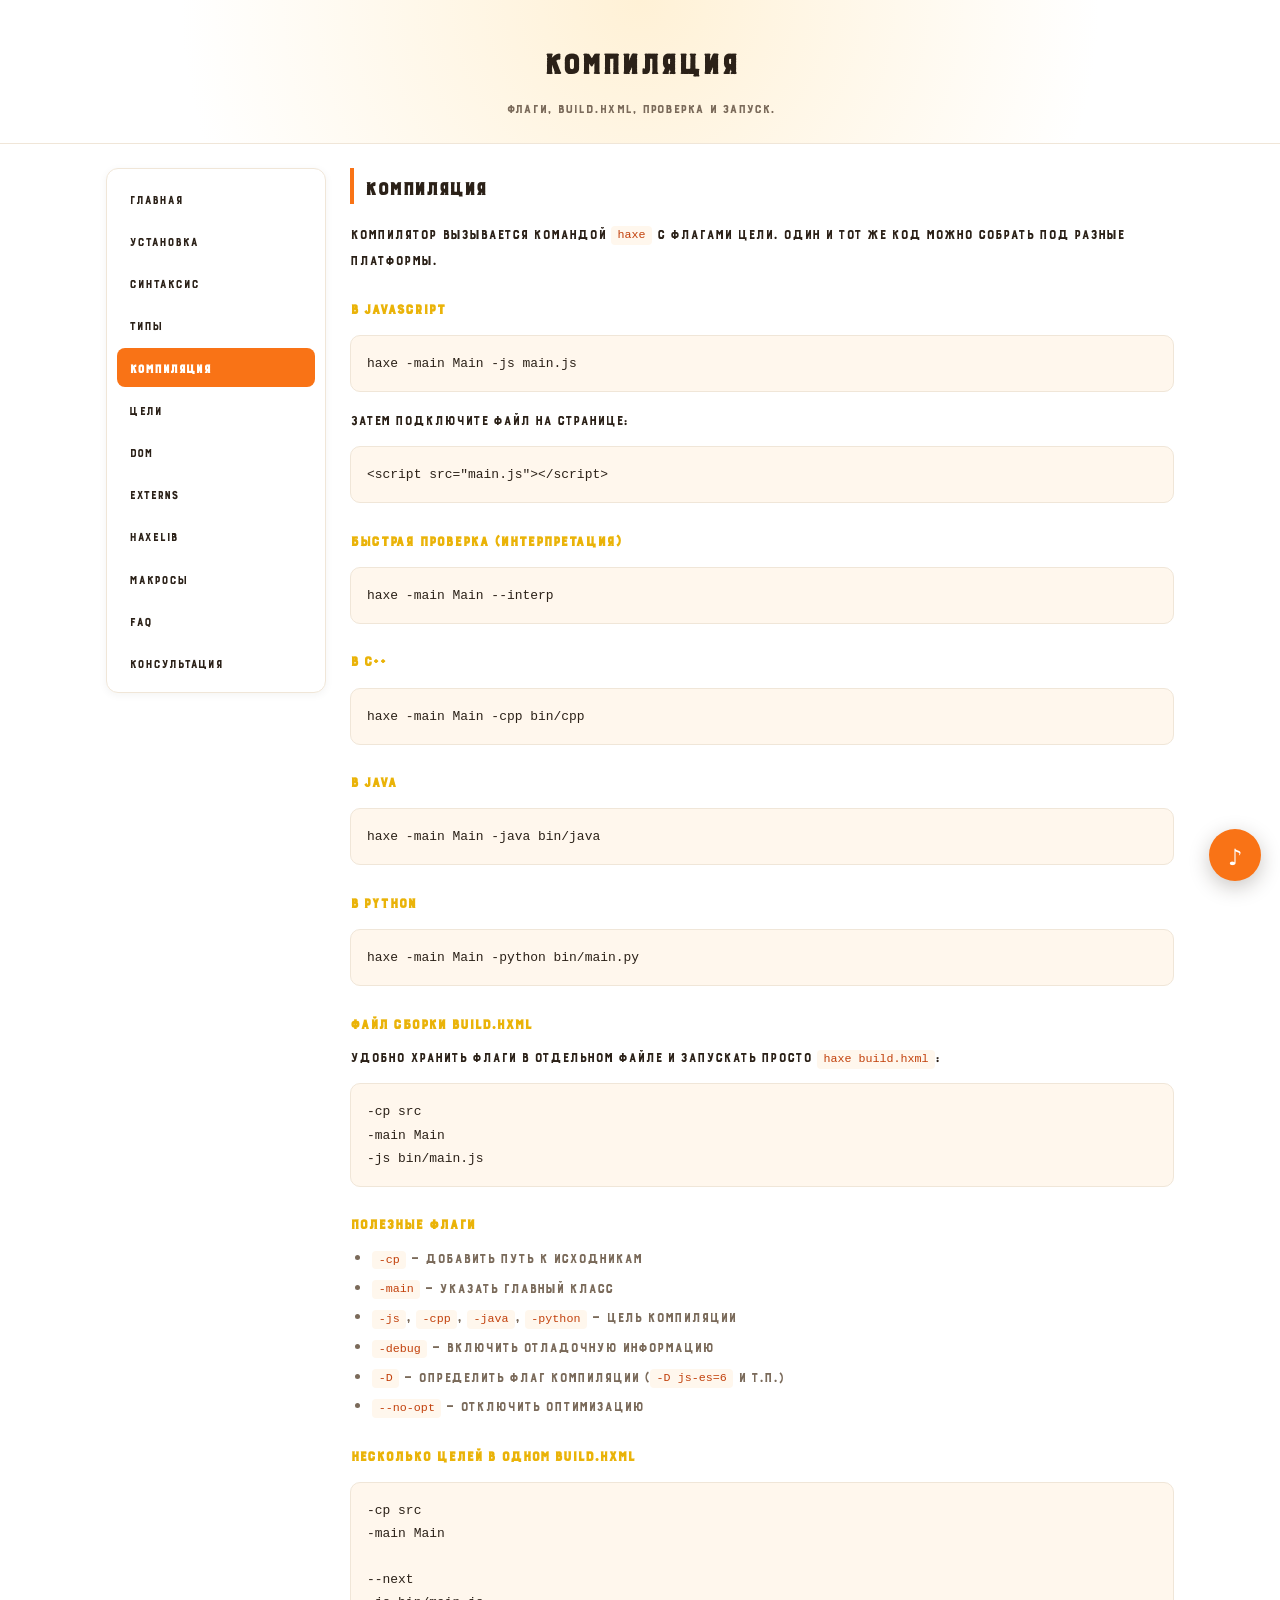
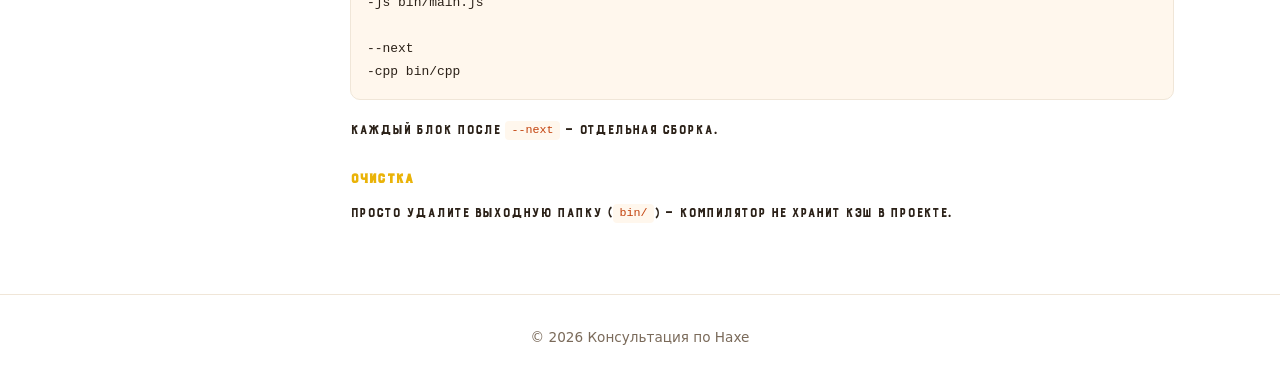
==== compile.html @ dae1b56e "Add files via upload" ====
<!DOCTYPE html>
<html lang="ru">
<head>
<meta charset="utf-8">
<meta name="viewport" content="width=device-width, initial-scale=1">
<title>Компиляция — Haxe</title>
<link rel="stylesheet" href="font.css">
<link rel="stylesheet" href="style.css">
</head>
<body>
<header><h1>Компиляция</h1><p>Флаги, build.hxml, проверка и запуск.</p></header>
<div class="layout">
<nav class="tabs">
<a href="index.html">Главная</a><a href="install.html">Установка</a><a href="syntax.html">Синтаксис</a><a href="types.html">Типы</a><a href="compile.html" class="active">Компиляция</a><a href="targets.html">Цели</a><a href="dom.html">DOM</a><a href="externs.html">Externs</a><a href="haxelib.html">Haxelib</a><a href="macros.html">Макросы</a><a href="faq.html">FAQ</a><a href="contact.html">Консультация</a>
</nav>
<main>
<h2>Компиляция</h2>
<p>Компилятор вызывается командой <code>haxe</code> с флагами цели. Один и тот же код можно собрать под разные платформы.</p>
<h3>В JavaScript</h3>
<pre><code>haxe -main Main -js main.js</code></pre>
<p>Затем подключите файл на странице:</p>
<pre><code>&lt;script src="main.js"&gt;&lt;/script&gt;</code></pre>
<h3>Быстрая проверка (интерпретация)</h3>
<pre><code>haxe -main Main --interp</code></pre>
<h3>В C++</h3>
<pre><code>haxe -main Main -cpp bin/cpp</code></pre>
<h3>В Java</h3>
<pre><code>haxe -main Main -java bin/java</code></pre>
<h3>В Python</h3>
<pre><code>haxe -main Main -python bin/main.py</code></pre>
<h3>Файл сборки build.hxml</h3>
<p>Удобно хранить флаги в отдельном файле и запускать просто <code>haxe build.hxml</code>:</p>
<pre><code>-cp src
-main Main
-js bin/main.js</code></pre>
<h3>Полезные флаги</h3>
<ul>
<li><code>-cp</code> — добавить путь к исходникам</li>
<li><code>-main</code> — указать главный класс</li>
<li><code>-js</code>, <code>-cpp</code>, <code>-java</code>, <code>-python</code> — цель компиляции</li>
<li><code>-debug</code> — включить отладочную информацию</li>
<li><code>-D</code> — определить флаг компиляции (<code>-D js-es=6</code> и т.п.)</li>
<li><code>--no-opt</code> — отключить оптимизацию</li>
</ul>
<h3>Несколько целей в одном build.hxml</h3>
<pre><code>-cp src
-main Main

--next
-js bin/main.js

--next
-cpp bin/cpp</code></pre>
<p>Каждый блок после <code>--next</code> — отдельная сборка.</p>
<h3>Очистка</h3>
<p>Просто удалите выходную папку (<code>bin/</code>) — компилятор не хранит кэш в проекте.</p>
</main>
</div>
<footer>© 2026 Консультация по Haxe</footer>
<audio id="bg-music" loop></audio><button id="music-btn">♪</button>
<div id="music-menu"><div class="now-label">Сейчас играет</div><h4 id="now-title">—</h4><ul class="track-list" id="track-list"></ul><div class="seek-label"><span id="seek-current">0:00</span><span id="seek-total">0:00</span></div><input type="range" id="seek" min="0" max="100" value="0" step="0.1"><div class="menu-hint">Зажмите кнопку — меню</div></div>
<script src="script.js"></script>
</body>
</html>
---- font.css ----
@font-face {
    font-family: 'CustomFont';
    src: url('fonts/vcr.ttf') format('truetype');
    font-weight: 400;
}

body, button, input, a, p, h1, h2, h3, h4, h5, h6, span, div, li, .logo, .card-label, .nav-links {
    font-family: 'CustomFont', 'Inter', system-ui, sans-serif;
}
---- style.css ----
:root {
  --bg: #ffffff;
  --card: #ffffff;
  --text: #2b2118;
  --muted: #7a6a5a;
  --accent: #f97316;
  --accent2: #eab308;
  --border: #f0e6d8;
  --code-bg: #fff7ed;
}
* { box-sizing: border-box; }
body {
  margin: 0;
  font-family: system-ui, -apple-system, "Segoe UI", Roboto, sans-serif;
  background: var(--bg);
  color: var(--text);
  line-height: 1.6;
}
header {
  padding: 2rem 1rem 1.5rem;
  text-align: center;
  background: radial-gradient(circle at 50% 0%, #fff1d6, #ffffff 70%);
  border-bottom: 1px solid var(--border);
}
header h1 { margin: 0 0 .4rem; font-size: clamp(1.4rem, 3.5vw, 2.2rem); }
header p { color: var(--muted); max-width: 680px; margin: 0 auto; font-size: .95rem; }
.badge {
  display: inline-block;
  margin-top: .7rem;
  padding: .25rem .8rem;
  border-radius: 999px;
  background: rgba(249,115,22,.12);
  color: var(--accent);
  font-size: .85rem;
  font-weight: 600;
}
.layout {
  display: grid;
  grid-template-columns: 220px 1fr;
  gap: 1.5rem;
  max-width: 1100px;
  margin: 0 auto;
  padding: 1.5rem 1rem 4rem;
  align-items: start;
}
@media (max-width: 760px) {
  .layout { grid-template-columns: 1fr; gap: .8rem; }
}
nav.tabs {
  position: sticky;
  top: 1rem;
  display: flex;
  flex-direction: column;
  gap: .2rem;
  background: var(--card);
  border: 1px solid var(--border);
  border-radius: 12px;
  padding: .6rem;
  box-shadow: 0 2px 8px rgba(43,33,24,.05);
}
nav.tabs a {
  text-decoration: none;
  color: var(--text);
  padding: .5rem .75rem;
  border-radius: 8px;
  font-size: .9rem;
  transition: .15s;
}
nav.tabs a:hover { background: var(--code-bg); }
nav.tabs a.active {
  background: var(--accent);
  color: #fff;
  font-weight: 600;
}
@media (max-width: 760px) {
  nav.tabs {
    position: static;
    flex-direction: row;
    overflow-x: auto;
    padding: .4rem;
  }
  nav.tabs a { white-space: nowrap; flex: 0 0 auto; }
}
main h2 {
  font-size: 1.4rem;
  border-left: 4px solid var(--accent);
  padding-left: .7rem;
  margin: 0 0 1rem;
}
main h3 { margin: 1.4rem 0 .5rem; font-size: 1.05rem; color: var(--accent2); }
main p { margin: .4rem 0; }
main ul, main ol { margin: .4rem 0 .8rem; padding-left: 1.4rem; color: var(--muted); }
main li { margin: .25rem 0; }
.card {
  background: var(--card);
  border: 1px solid var(--border);
  border-radius: 12px;
  padding: 1.2rem;
  box-shadow: 0 2px 8px rgba(43,33,24,.06);
  margin-bottom: 1rem;
}
.grid { display: grid; gap: 1rem; grid-template-columns: repeat(auto-fit, minmax(220px, 1fr)); }
details {
  background: var(--card);
  border: 1px solid var(--border);
  border-radius: 10px;
  padding: .9rem 1.1rem;
  margin-bottom: .8rem;
  box-shadow: 0 2px 8px rgba(43,33,24,.05);
}
details summary { cursor: pointer; font-weight: 600; color: var(--text); }
details[open] summary { color: var(--accent); margin-bottom: .6rem; }
details p { margin: .4rem 0 0; color: var(--muted); font-size: .95rem; }
code {
  background: var(--code-bg);
  color: #c2410c;
  padding: .15rem .4rem;
  border-radius: 4px;
  font-size: .9em;
}
pre {
  background: var(--code-bg);
  border: 1px solid var(--border);
  border-radius: 10px;
  padding: 1rem;
  overflow-x: auto;
  font-size: .9rem;
}
pre code { background: none; padding: 0; color: var(--text); }
form { display: grid; gap: .8rem; }
input, textarea, button {
  font: inherit;
  padding: .7rem .9rem;
  border-radius: 8px;
  border: 1px solid var(--border);
  background: var(--card);
  color: var(--text);
}
input:focus, textarea:focus { outline: 2px solid var(--accent); outline-offset: 1px; }
textarea { resize: vertical; min-height: 120px; }
form button {
  background: var(--accent);
  border: none;
  color: #fff;
  font-weight: 600;
  cursor: pointer;
}
form button:hover { filter: brightness(1.08); }
.msg { color: #b45309; font-size: .9rem; min-height: 1.2em; }
footer {
  text-align: center;
  color: var(--muted);
  font-size: .85rem;
  padding: 2rem 1rem;
  border-top: 1px solid var(--border);
}
#music-btn {
  position: fixed;
  bottom: 1.2rem;
  right: 1.2rem;
  width: 52px;
  height: 52px;
  border-radius: 50%;
  background: var(--accent);
  color: #fff;
  border: none;
  font-size: 1.4rem;
  cursor: pointer;
  box-shadow: 0 6px 20px rgba(43,33,24,.25);
  z-index: 10;
  user-select: none;
  touch-action: manipulation;
}
#music-btn.playing { background: var(--accent2); color: #2b2118; }
#music-btn.holding { box-shadow: 0 0 0 4px rgba(249,115,22,.35), 0 6px 20px rgba(43,33,24,.25); }
#music-menu {
  position: fixed;
  z-index: 20;
  width: 300px;
  max-width: calc(100vw - 24px);
  background: #fff;
  border: 1px solid var(--border);
  border-radius: 12px;
  box-shadow: 0 12px 36px rgba(43,33,24,.22);
  padding: .9rem;
  display: none;
}
#music-menu.open { display: block; }
#music-menu h4 { margin: 0 0 .2rem; font-size: .95rem; color: var(--accent); white-space: nowrap; overflow: hidden; text-overflow: ellipsis; }
#music-menu .now-label { font-size: .75rem; color: var(--muted); text-transform: uppercase; letter-spacing: .04em; margin-bottom: .6rem; }
#music-menu .track-list { list-style: none; margin: 0 0 .7rem; padding: 0; max-height: 130px; overflow-y: auto; }
#music-menu .track-list li { padding: .4rem .5rem; border-radius: 6px; font-size: .9rem; cursor: pointer; }
#music-menu .track-list li:hover { background: var(--code-bg); }
#music-menu .track-list li.active { background: rgba(249,115,22,.12); color: var(--accent); font-weight: 600; }
#music-menu .seek-label { display: flex; justify-content: space-between; font-size: .8rem; color: var(--muted); margin-bottom: .3rem; }
#music-menu input[type="range"] { width: 100%; padding: 0; border: none; background: none; accent-color: var(--accent); cursor: pointer; }
#music-menu .menu-hint { margin-top: .6rem; font-size: .75rem; color: var(--muted); text-align: center; }
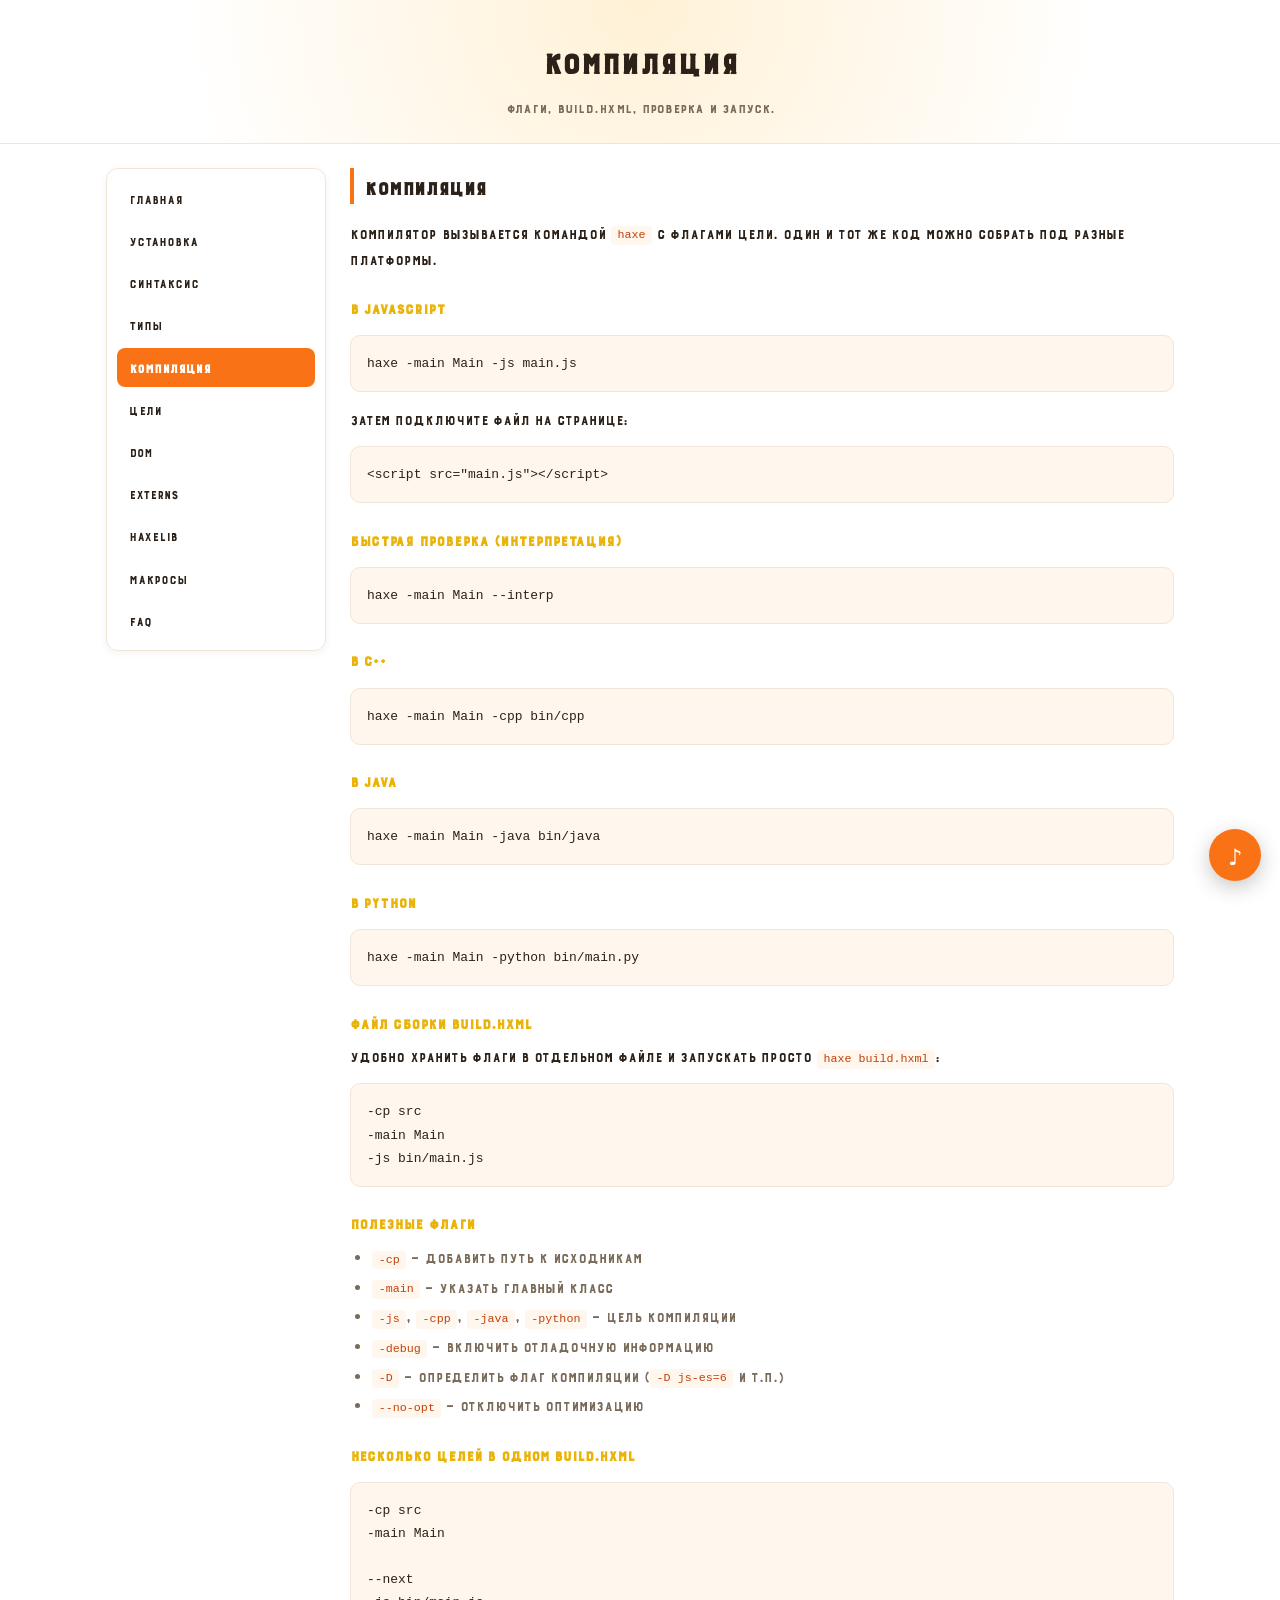
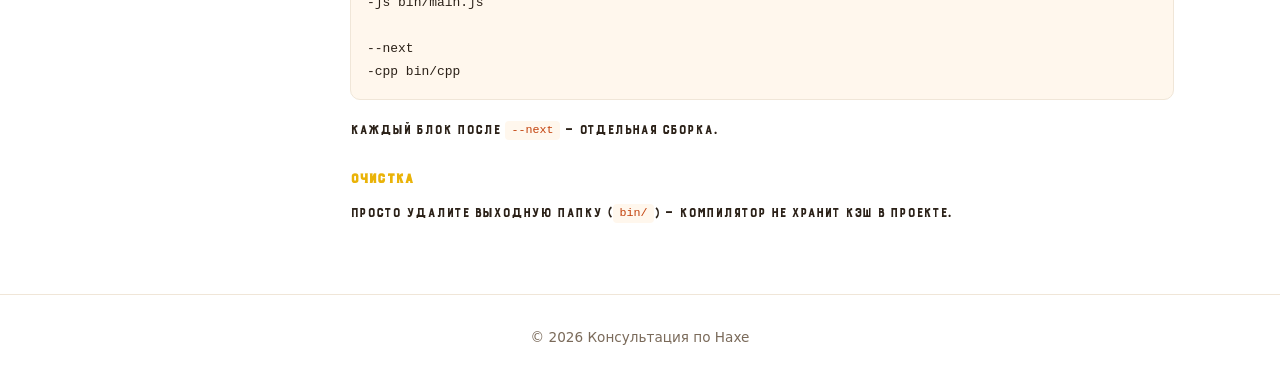
==== commit 7f3fd6d1: "Add files via upload" ====
--- a/compile.html
+++ b/compile.html
@@ -11,7 +11,7 @@
 <header><h1>Компиляция</h1><p>Флаги, build.hxml, проверка и запуск.</p></header>
 <div class="layout">
 <nav class="tabs">
-<a href="index.html">Главная</a><a href="install.html">Установка</a><a href="syntax.html">Синтаксис</a><a href="types.html">Типы</a><a href="compile.html" class="active">Компиляция</a><a href="targets.html">Цели</a><a href="dom.html">DOM</a><a href="externs.html">Externs</a><a href="haxelib.html">Haxelib</a><a href="macros.html">Макросы</a><a href="faq.html">FAQ</a><a href="contact.html">Консультация</a>
+<a href="index.html">Главная</a><a href="install.html">Установка</a><a href="syntax.html">Синтаксис</a><a href="types.html">Типы</a><a href="compile.html" class="active">Компиляция</a><a href="targets.html">Цели</a><a href="dom.html">DOM</a><a href="externs.html">Externs</a><a href="haxelib.html">Haxelib</a><a href="macros.html">Макросы</a><a href="faq.html">FAQ</a>
 </nav>
 <main>
 <h2>Компиляция</h2>
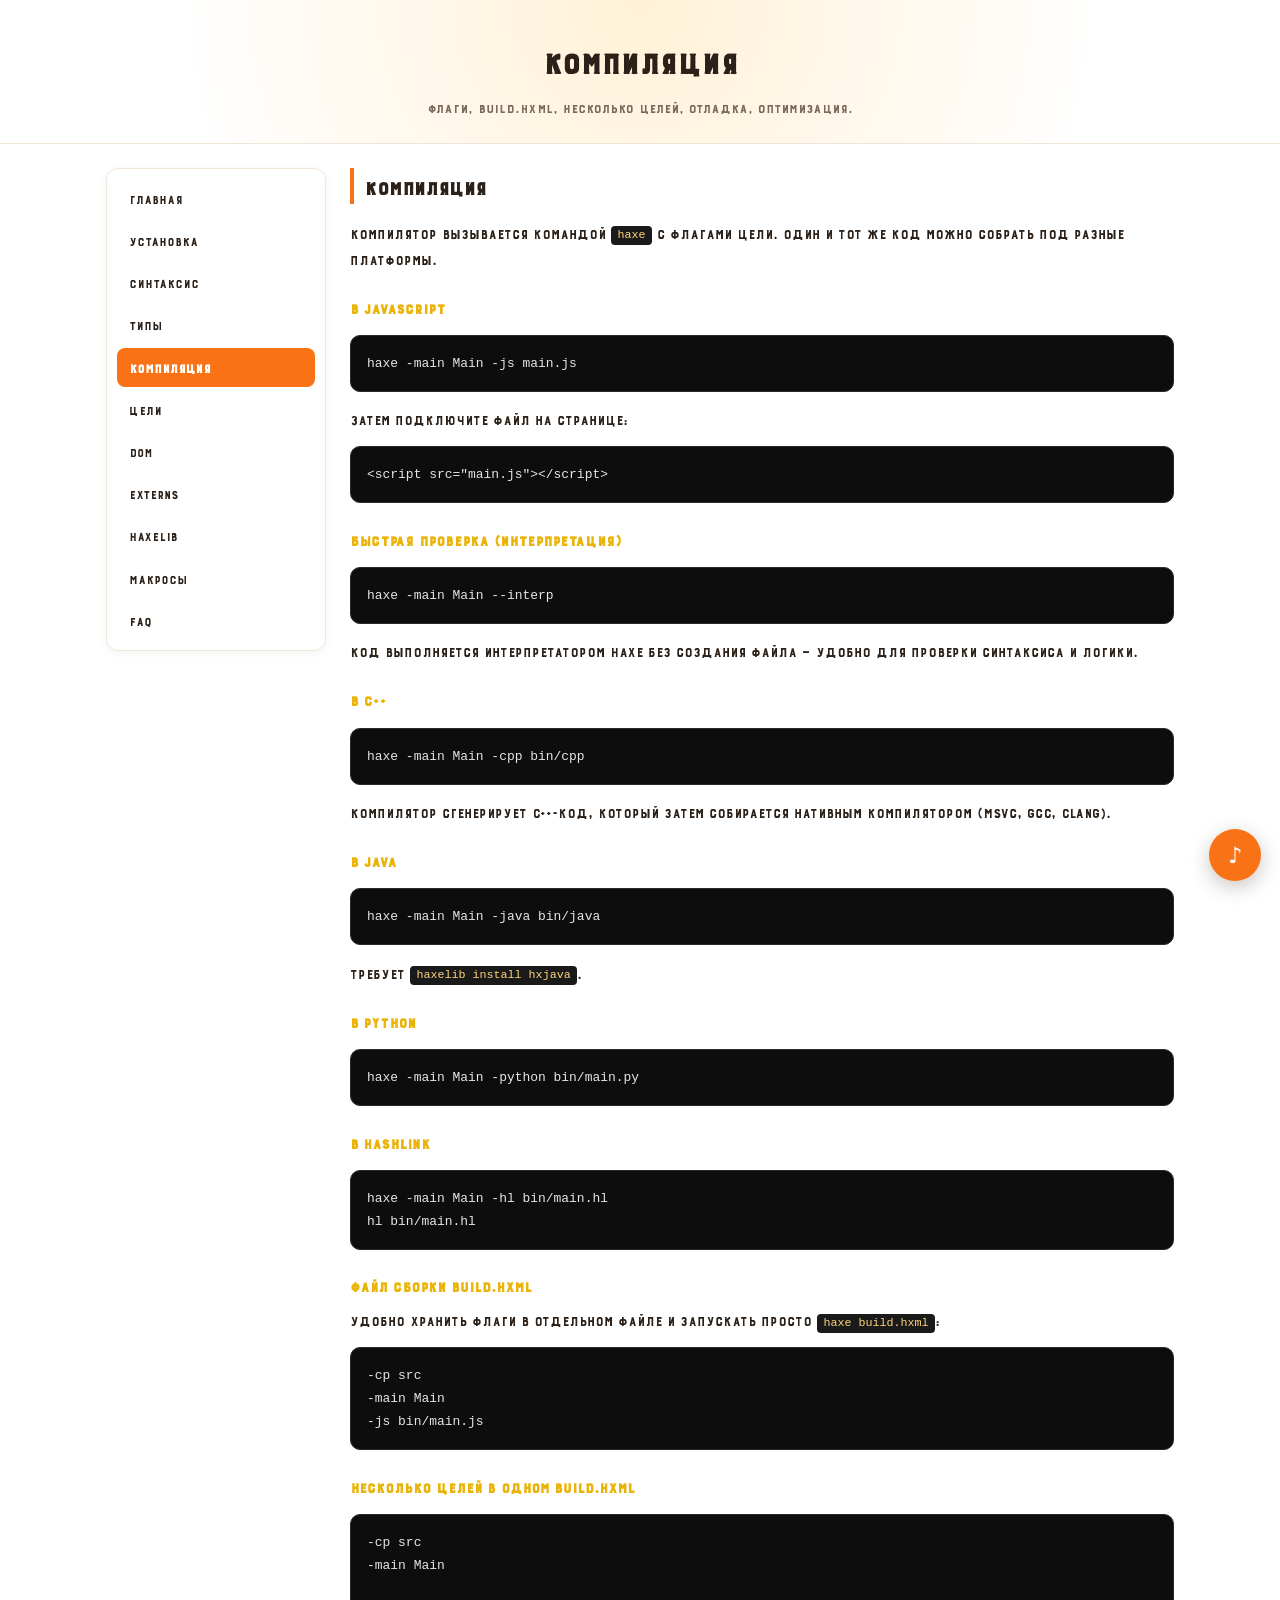
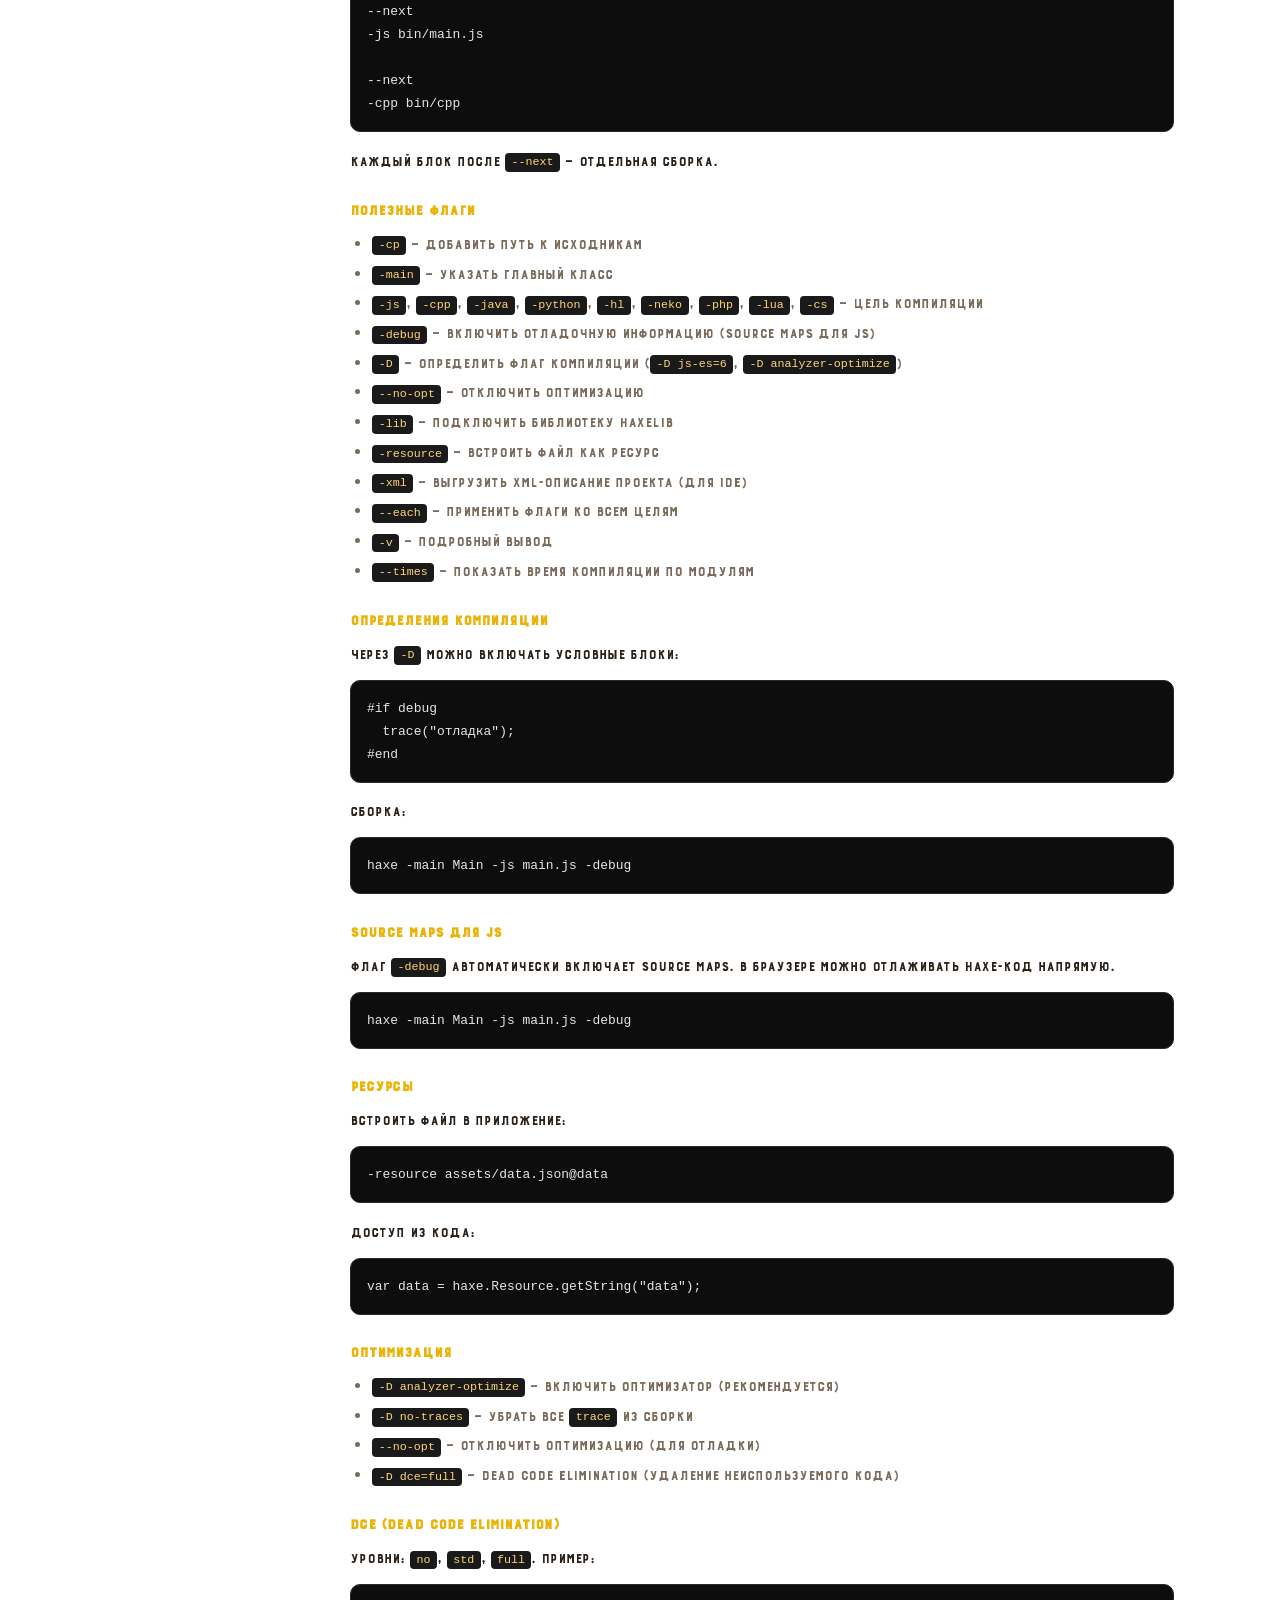
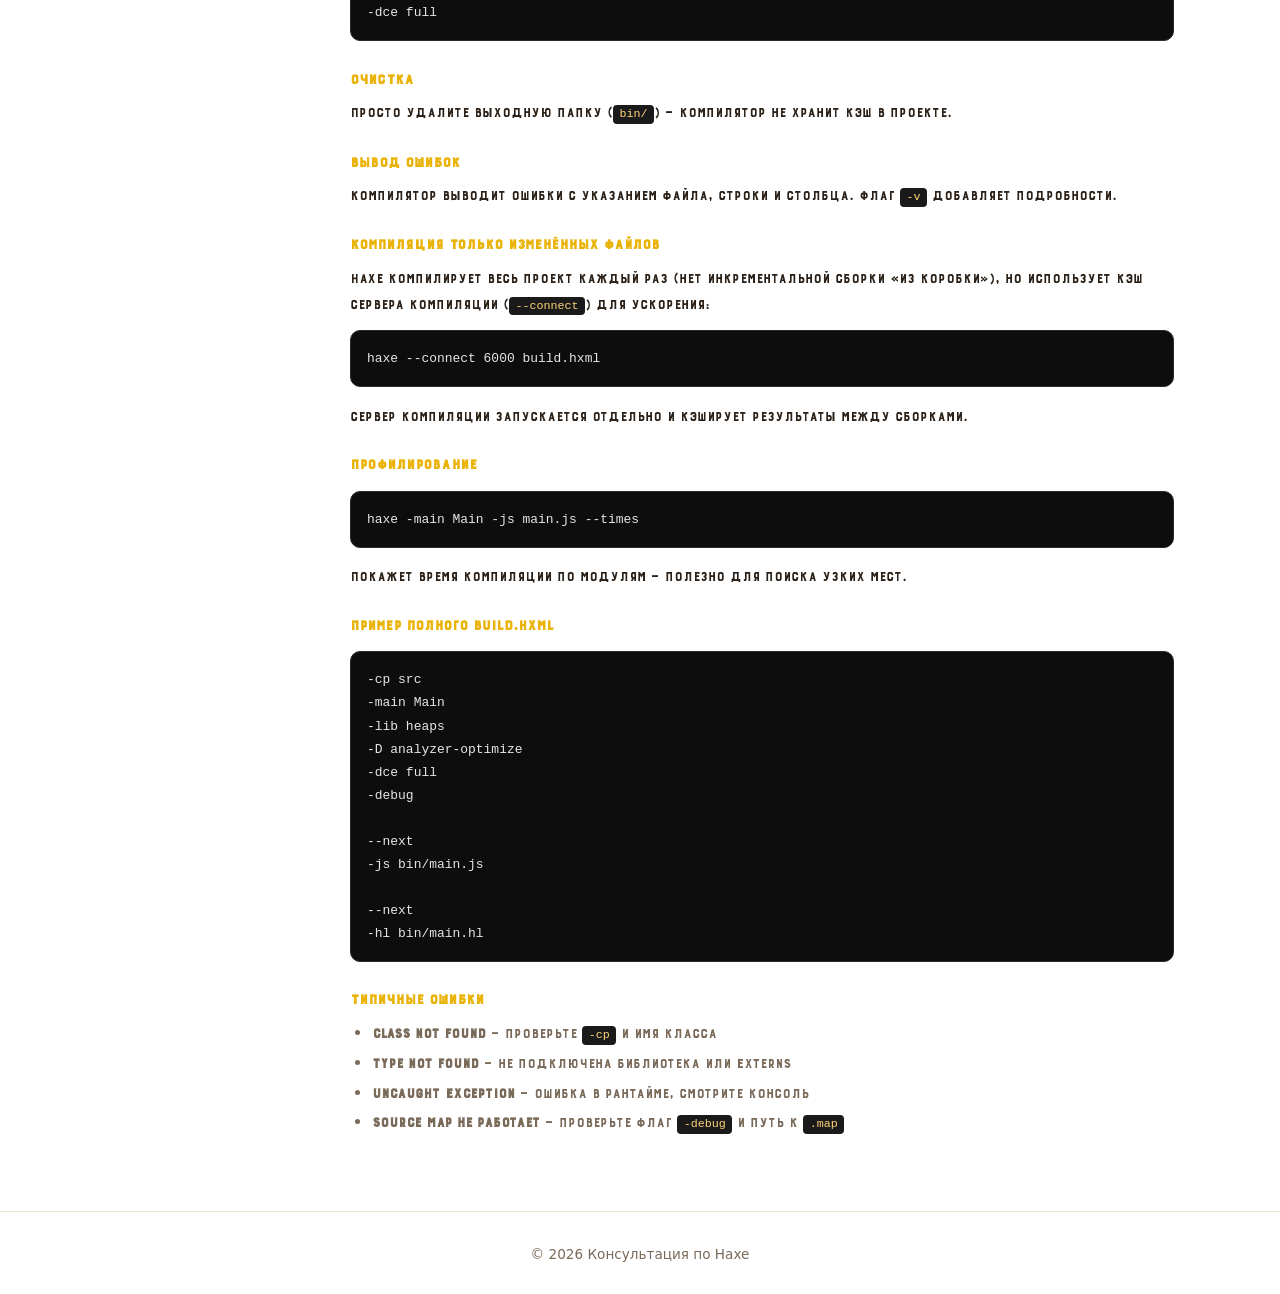
==== commit d44bd250: "Add files via upload" ====
--- a/compile.html
+++ b/compile.html
@@ -8,7 +8,7 @@
 <link rel="stylesheet" href="style.css">
 </head>
 <body>
-<header><h1>Компиляция</h1><p>Флаги, build.hxml, проверка и запуск.</p></header>
+<header><h1>Компиляция</h1><p>Флаги, build.hxml, несколько целей, отладка, оптимизация.</p></header>
 <div class="layout">
 <nav class="tabs">
 <a href="index.html">Главная</a><a href="install.html">Установка</a><a href="syntax.html">Синтаксис</a><a href="types.html">Типы</a><a href="compile.html" class="active">Компиляция</a><a href="targets.html">Цели</a><a href="dom.html">DOM</a><a href="externs.html">Externs</a><a href="haxelib.html">Haxelib</a><a href="macros.html">Макросы</a><a href="faq.html">FAQ</a>
@@ -16,32 +16,37 @@
 <main>
 <h2>Компиляция</h2>
 <p>Компилятор вызывается командой <code>haxe</code> с флагами цели. Один и тот же код можно собрать под разные платформы.</p>
+
 <h3>В JavaScript</h3>
 <pre><code>haxe -main Main -js main.js</code></pre>
 <p>Затем подключите файл на странице:</p>
 <pre><code>&lt;script src="main.js"&gt;&lt;/script&gt;</code></pre>
+
 <h3>Быстрая проверка (интерпретация)</h3>
 <pre><code>haxe -main Main --interp</code></pre>
+<p>Код выполняется интерпретатором Haxe без создания файла — удобно для проверки синтаксиса и логики.</p>
+
 <h3>В C++</h3>
 <pre><code>haxe -main Main -cpp bin/cpp</code></pre>
+<p>Компилятор сгенерирует C++-код, который затем собирается нативным компилятором (MSVC, GCC, Clang).</p>
+
 <h3>В Java</h3>
 <pre><code>haxe -main Main -java bin/java</code></pre>
+<p>Требует <code>haxelib install hxjava</code>.</p>
+
 <h3>В Python</h3>
 <pre><code>haxe -main Main -python bin/main.py</code></pre>
+
+<h3>В HashLink</h3>
+<pre><code>haxe -main Main -hl bin/main.hl
+hl bin/main.hl</code></pre>
+
 <h3>Файл сборки build.hxml</h3>
 <p>Удобно хранить флаги в отдельном файле и запускать просто <code>haxe build.hxml</code>:</p>
 <pre><code>-cp src
 -main Main
 -js bin/main.js</code></pre>
-<h3>Полезные флаги</h3>
-<ul>
-<li><code>-cp</code> — добавить путь к исходникам</li>
-<li><code>-main</code> — указать главный класс</li>
-<li><code>-js</code>, <code>-cpp</code>, <code>-java</code>, <code>-python</code> — цель компиляции</li>
-<li><code>-debug</code> — включить отладочную информацию</li>
-<li><code>-D</code> — определить флаг компиляции (<code>-D js-es=6</code> и т.п.)</li>
-<li><code>--no-opt</code> — отключить оптимизацию</li>
-</ul>
+
 <h3>Несколько целей в одном build.hxml</h3>
 <pre><code>-cp src
 -main Main
@@ -52,8 +57,89 @@
 --next
 -cpp bin/cpp</code></pre>
 <p>Каждый блок после <code>--next</code> — отдельная сборка.</p>
+
+<h3>Полезные флаги</h3>
+<ul>
+<li><code>-cp</code> — добавить путь к исходникам</li>
+<li><code>-main</code> — указать главный класс</li>
+<li><code>-js</code>, <code>-cpp</code>, <code>-java</code>, <code>-python</code>, <code>-hl</code>, <code>-neko</code>, <code>-php</code>, <code>-lua</code>, <code>-cs</code> — цель компиляции</li>
+<li><code>-debug</code> — включить отладочную информацию (source maps для JS)</li>
+<li><code>-D</code> — определить флаг компиляции (<code>-D js-es=6</code>, <code>-D analyzer-optimize</code>)</li>
+<li><code>--no-opt</code> — отключить оптимизацию</li>
+<li><code>-lib</code> — подключить библиотеку haxelib</li>
+<li><code>-resource</code> — встроить файл как ресурс</li>
+<li><code>-xml</code> — выгрузить XML-описание проекта (для IDE)</li>
+<li><code>--each</code> — применить флаги ко всем целям</li>
+<li><code>-v</code> — подробный вывод</li>
+<li><code>--times</code> — показать время компиляции по модулям</li>
+</ul>
+
+<h3>Определения компиляции</h3>
+<p>Через <code>-D</code> можно включать условные блоки:</p>
+<pre><code>#if debug
+  trace("отладка");
+#end</code></pre>
+<p>Сборка:</p>
+<pre><code>haxe -main Main -js main.js -debug</code></pre>
+
+<h3>Source maps для JS</h3>
+<p>Флаг <code>-debug</code> автоматически включает source maps. В браузере можно отлаживать Haxe-код напрямую.</p>
+<pre><code>haxe -main Main -js main.js -debug</code></pre>
+
+<h3>Ресурсы</h3>
+<p>Встроить файл в приложение:</p>
+<pre><code>-resource assets/data.json@data</code></pre>
+<p>Доступ из кода:</p>
+<pre><code>var data = haxe.Resource.getString("data");</code></pre>
+
+<h3>Оптимизация</h3>
+<ul>
+<li><code>-D analyzer-optimize</code> — включить оптимизатор (рекомендуется)</li>
+<li><code>-D no-traces</code> — убрать все <code>trace</code> из сборки</li>
+<li><code>--no-opt</code> — отключить оптимизацию (для отладки)</li>
+<li><code>-D dce=full</code> — dead code elimination (удаление неиспользуемого кода)</li>
+</ul>
+
+<h3>DCE (Dead Code Elimination)</h3>
+<p>Уровни: <code>no</code>, <code>std</code>, <code>full</code>. Пример:</p>
+<pre><code>-dce full</code></pre>
+
 <h3>Очистка</h3>
 <p>Просто удалите выходную папку (<code>bin/</code>) — компилятор не хранит кэш в проекте.</p>
+
+<h3>Вывод ошибок</h3>
+<p>Компилятор выводит ошибки с указанием файла, строки и столбца. Флаг <code>-v</code> добавляет подробности.</p>
+
+<h3>Компиляция только изменённых файлов</h3>
+<p>Haxe компилирует весь проект каждый раз (нет инкрементальной сборки «из коробки»), но использует кэш сервера компиляции (<code>--connect</code>) для ускорения:</p>
+<pre><code>haxe --connect 6000 build.hxml</code></pre>
+<p>Сервер компиляции запускается отдельно и кэширует результаты между сборками.</p>
+
+<h3>Профилирование</h3>
+<pre><code>haxe -main Main -js main.js --times</code></pre>
+<p>Покажет время компиляции по модулям — полезно для поиска узких мест.</p>
+
+<h3>Пример полного build.hxml</h3>
+<pre><code>-cp src
+-main Main
+-lib heaps
+-D analyzer-optimize
+-dce full
+-debug
+
+--next
+-js bin/main.js
+
+--next
+-hl bin/main.hl</code></pre>
+
+<h3>Типичные ошибки</h3>
+<ul>
+<li><strong>Class not found</strong> — проверьте <code>-cp</code> и имя класса</li>
+<li><strong>Type not found</strong> — не подключена библиотека или externs</li>
+<li><strong>Uncaught exception</strong> — ошибка в рантайме, смотрите консоль</li>
+<li><strong>Source map не работает</strong> — проверьте флаг <code>-debug</code> и путь к <code>.map</code></li>
+</ul>
 </main>
 </div>
 <footer>© 2026 Консультация по Haxe</footer>
--- a/style.css
+++ b/style.css
@@ -112,21 +112,25 @@
 details[open] summary { color: var(--accent); margin-bottom: .6rem; }
 details p { margin: .4rem 0 0; color: var(--muted); font-size: .95rem; }
 code {
-  background: var(--code-bg);
-  color: #c2410c;
+  background: #1a1a1a;
+  color: #ffd479;
   padding: .15rem .4rem;
   border-radius: 4px;
   font-size: .9em;
 }
 pre {
-  background: var(--code-bg);
-  border: 1px solid var(--border);
+  background: #0d0d0d;
+  border: 1px solid #2a2a2a;
   border-radius: 10px;
   padding: 1rem;
   overflow-x: auto;
   font-size: .9rem;
 }
-pre code { background: none; padding: 0; color: var(--text); }
+pre code {
+  background: none;
+  padding: 0;
+  color: #e6e6e6;
+}
 form { display: grid; gap: .8rem; }
 input, textarea, button {
   font: inherit;
@@ -170,6 +174,13 @@
   z-index: 10;
   user-select: none;
   touch-action: manipulation;
+
+  display: flex;
+  align-items: center;
+  justify-content: center;
+  line-height: 1;
+  padding: 0;
+  font-family: system-ui, sans-serif;
 }
 #music-btn.playing { background: var(--accent2); color: #2b2118; }
 #music-btn.holding { box-shadow: 0 0 0 4px rgba(249,115,22,.35), 0 6px 20px rgba(43,33,24,.25); }
@@ -194,4 +205,19 @@
 #music-menu .track-list li.active { background: rgba(249,115,22,.12); color: var(--accent); font-weight: 600; }
 #music-menu .seek-label { display: flex; justify-content: space-between; font-size: .8rem; color: var(--muted); margin-bottom: .3rem; }
 #music-menu input[type="range"] { width: 100%; padding: 0; border: none; background: none; accent-color: var(--accent); cursor: pointer; }
-#music-menu .menu-hint { margin-top: .6rem; font-size: .75rem; color: var(--muted); text-align: center; }+#music-menu .menu-hint { margin-top: .6rem; font-size: .75rem; color: var(--muted); text-align: center; }
+#music-menu .volume-label {
+  display: flex;
+  justify-content: space-between;
+  font-size: .8rem;
+  color: var(--muted);
+  margin: .6rem 0 .3rem;
+}
+#music-menu input[type="range"]#volume {
+  width: 100%;
+  padding: 0;
+  border: none;
+  background: none;
+  accent-color: var(--accent);
+  cursor: pointer;
+}
